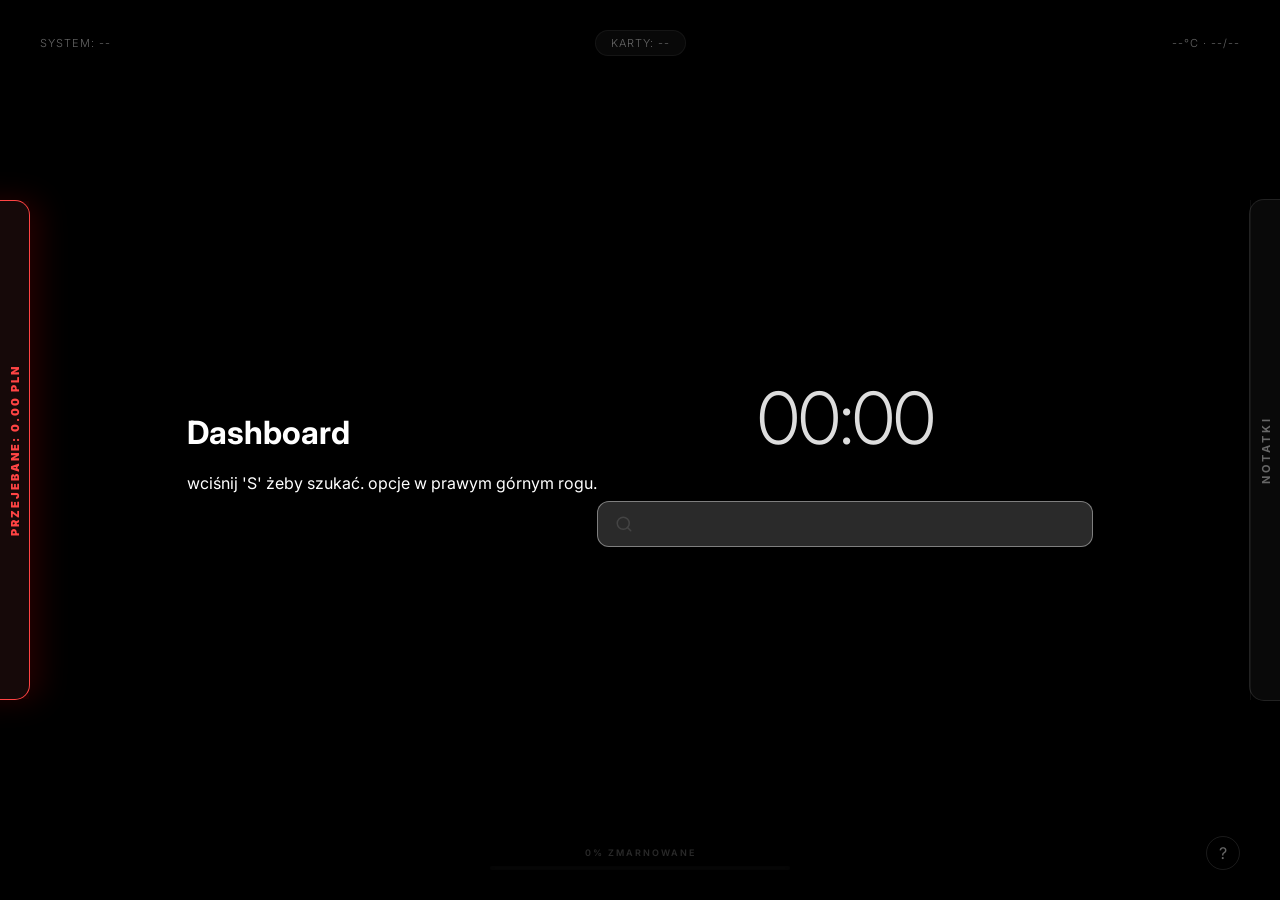
==== index.html @ 635c5c62 "Wrzucam wtyczke do Steam" ====
<!DOCTYPE html>
<html lang="pl">
<head>
    <meta charset="UTF-8">
    <link rel="stylesheet" href="style.css">
    <title>Dashboard</title>
</head>
<body>
    <video id="bg-video" autoplay loop muted playsinline></video>
    <div id="bg-image"></div>
    <div id="bg-overlay"></div>
    <canvas id="particles"></canvas>

    <div id="blocked-alert" style="display:none;">WYPIERDALAJ DO ROBOTY.</div>

    <div id="onboarding">
        <h1 class="void-logo">Dashboard</h1>
        <p class="void-hint">wciśnij 'S' żeby szukać. opcje w prawym górnym rogu.</p>
    </div>

    <div class="top-bar" id="top-bar-container">
        <div class="top-left">
            <span id="sys-stats">SYSTEM: --</span>
        </div>
        <div class="top-center">
            <div id="tab-control" title="Kliknij, żeby zarządzać syfem">
                <span id="tab-count">KARTY: --</span>
            </div>
        </div>
        <div class="top-right">
            <span id="weather">--°C</span> &nbsp;&middot;&nbsp; <span id="date">--/--</span>
        </div>
    </div>

    <div id="poverty-panel" class="rage-target">
        <div id="pov-handle"><span id="pov-handle-text">PRZEJEBANE: 0.00 PLN</span></div>
        <div class="pov-content">
            <h3>LICZNIK BIEDY</h3>
            <div class="pov-rate">Stawka: <span id="pov-rate-val">--</span> PLN/h</div>
            
            <div class="pov-box">
                <span class="pov-label">PRZEJEBANE DZISIAJ:</span>
                <span class="pov-value" id="pov-today">0.0000 PLN</span>
            </div>
            
            <div class="pov-box" style="border-color: rgba(255, 68, 68, 0.3);">
                <span class="pov-label">PRZEJEBANE ŁĄCZNIE:</span>
                <span class="pov-value total" id="pov-total">0.00 PLN</span>
            </div>

            <div id="pov-items">
                <div class="pov-label" style="margin-bottom: 8px; color: #888;">MOGŁEŚ ZA TO MIEĆ:</div>
                <ul id="pov-list">
                    </ul>
            </div>
        </div>
    </div>

    <div class="center-content">
        <div id="greeting"></div>
        <h1 id="clock" class="rage-target">00:00</h1>
        <div id="motivational-quote" class="rage-target"></div>
        
        <div class="search-container rage-target">
            <svg class="search-icon" viewBox="0 0 24 24" fill="none" xmlns="http://www.w3.org/2000/svg">
                <path d="M11 19C15.4183 19 19 15.4183 19 11C19 6.58172 15.4183 3 11 3C6.58172 3 3 6.58172 3 11C3 15.4183 6.58172 19 11 19Z" stroke="#444" stroke-width="2" stroke-linecap="round" stroke-linejoin="round"/>
                <path d="M21 21L16.65 16.65" stroke="#444" stroke-width="2" stroke-linecap="round" stroke-linejoin="round"/>
            </svg>
            <input type="text" id="search" placeholder="szukaj..." autocomplete="off" autofocus>
            <div id="dropdown-box"></div>
        </div>
    </div>

    <div id="help-btn">?</div>
    <div id="help-modal" class="modal-overlay">
        <div class="modal-content">
            <h2>Skróty Void</h2>
            <ul style="display: grid; grid-template-columns: 1fr 1fr; gap: 15px; margin:0; padding:0; list-style:none;">
                <li><kbd>!yt</kbd> <span style="color:#888; font-size:13px;">YouTube</span></li>
                <li><kbd>!r</kbd> <span style="color:#888; font-size:13px;">Reddit</span></li>
                <li><kbd>!g</kbd> <span style="color:#888; font-size:13px;">Gemini</span></li>
                <li><kbd>!gpt</kbd> <span style="color:#888; font-size:13px;">ChatGPT</span></li>
                <li><kbd>!w</kbd> <span style="color:#888; font-size:13px;">Wikipedia</span></li>
                <li><kbd>!ale</kbd> <span style="color:#888; font-size:13px;">Allegro</span></li>
                <li><kbd>!ali</kbd> <span style="color:#888; font-size:13px;">AliExpress</span></li>
                <li><kbd>!ama</kbd> <span style="color:#888; font-size:13px;">Amazon</span></li>
                <li><kbd>ESC</kbd> <span style="color:#888; font-size:13px;">Zamknij</span></li>
            </ul>
        </div>
    </div>

    <div id="tab-manager-modal" class="modal-overlay">
        <div class="modal-content tm-content">
            <h2>OTWARTY SYF <span id="close-tm">✕</span></h2>
            <div id="tab-tree-container">Ladowanie...</div>
            <button id="nuke-btn-real">ZNUUKUJ WSZYSTKO (NUKE)</button>
        </div>
    </div>

    <div id="scratchpad-container" class="rage-target">
        <div id="scratch-handle">NOTATKI</div>
        <textarea id="scratchpad" placeholder="Wpisz tu jakieś gówno..."></textarea>
    </div>
    
    <div id="doom-container" class="rage-target">
        <span id="doom-text">0% ZMARNOWANE</span>
        <div id="doom-bar">
            <div id="doom-fill"></div>
        </div>
    </div>

    <script src="script.js"></script>
</body>
</html>
---- style.css ----
@import url('https://fonts.googleapis.com/css2?family=Inter:wght@300;400;500;700;900&display=swap');

body {
    margin: 0; background-color: #000; color: #fff;
    font-family: 'Inter', sans-serif; height: 100vh;
    display: flex; justify-content: center; align-items: center; overflow: hidden; position: relative;
}

#bg-video, #bg-image { position: absolute; top: 0; left: 0; width: 100%; height: 100%; object-fit: cover; z-index: -4; display: none; }
#bg-image { background-size: cover; background-position: center; }
#bg-overlay { position: absolute; top: 0; left: 0; width: 100%; height: 100%; background-color: rgba(0,0,0,0); z-index: -3; pointer-events: none; transition: backdrop-filter 0.3s, background-color 0.3s; }
#particles { position: absolute; top: 0; left: 0; width: 100%; height: 100%; z-index: -2; pointer-events: none; display: none; }

@keyframes glitch-anim { 0% { transform: translate(0); } 20% { transform: translate(-4px, 4px); filter: drop-shadow(3px 0 0 red) drop-shadow(-3px 0 0 blue); } 100% { transform: translate(0); } }
body.glitch { animation: glitch-anim 0.2s cubic-bezier(.25, .46, .45, .94) both; }
.shattered { transform: scale(0) rotate(45deg); opacity: 0; filter: blur(20px); pointer-events: none; transition: all 0.5s cubic-bezier(0.6, -0.28, 0.735, 0.045); }

.top-bar { position: absolute; top: 30px; width: 100%; padding: 0 40px; box-sizing: border-box; display: flex; align-items: center; font-size: 11px; font-weight: 300; color: #666; letter-spacing: 1px; z-index: 10; }
.top-bar span { transition: color 0.3s; }
.top-left { flex: 1; display: flex; justify-content: flex-start; }
.top-center { flex: 1; display: flex; justify-content: center; }
.top-right { flex: 1; display: flex; justify-content: flex-end; }
#tab-control { cursor: pointer; background: rgba(255,255,255,0.03); padding: 5px 15px; border-radius: 20px; border: 1px solid rgba(255,255,255,0.05); transition: 0.2s; }
#tab-control:hover { background: rgba(255,255,255,0.1); border-color: rgba(255,255,255,0.2); color: #fff; }

#blocked-alert { position: fixed; top: 0; left: 0; width: 100vw; height: 100vh; background: #7a0000; color: #fff; z-index: 10000; display: flex; justify-content: center; align-items: center; font-size: 60px; font-weight: 900; letter-spacing: -2px; }

.center-content { display: flex; flex-direction: column; align-items: center; gap: 20px; z-index: 5; }
#clock { font-size: 72px; font-weight: 300; margin: 0; letter-spacing: -2px; color: #ddd; transition: color 0.3s; }
#motivational-quote { font-size: 10px; color: #444; text-transform: uppercase; letter-spacing: 2px; text-align: center; transition: color 0.3s; }

.search-container { position: relative; display: flex; align-items: center; z-index: 50; }
.search-icon { position: absolute; left: 18px; width: 18px; height: 18px; pointer-events: none; transition: all 0.3s ease; stroke: #888; z-index: 10; }
#search { position: relative; z-index: 5; width: 280px; padding: 14px 24px 14px 50px; font-size: 14px; color: #fff; background: rgba(50, 50, 50, 0.4); border: 1px solid rgba(255, 255, 255, 0.2); border-radius: 12px; backdrop-filter: blur(15px); outline: none; transition: all 0.4s; }
#search:focus { width: 420px; background: rgba(70, 70, 70, 0.6); border-color: rgba(255, 255, 255, 0.4); }
#search::placeholder { color: #888; transition: opacity 0.3s; }
.search-container:hover .search-icon, #search:focus + .search-icon { stroke: #ccc; }
#search:focus::placeholder { opacity: 0; }

#dropdown-box { position: absolute; width: 94%; top: calc(100% + 8px); left: 3%; background: rgba(0, 0, 0, 0.85); backdrop-filter: blur(20px); border: 1px solid rgba(255, 255, 255, 0.1); border-radius: 8px; display: none; overflow: hidden; padding: 4px 0; box-shadow: 0 10px 30px rgba(0,0,0,0.8); z-index: 100;}
.dd-item { display: flex; justify-content: space-between; align-items: center; padding: 10px 14px; color: rgba(255, 255, 255, 0.7); cursor: pointer; font-size: 13px; transition: 0.2s;}
.dd-item:hover { background: rgba(255, 255, 255, 0.1); color: #fff; }
.del-hist { color: #ff4444; font-weight: bold; cursor: pointer; padding: 0 5px; opacity: 0.5; }
.del-hist:hover { opacity: 1; transform: scale(1.2); }

#help-btn { position: absolute; bottom: 30px; right: 40px; width: 32px; height: 32px; border-radius: 50%; border: 1px solid rgba(255, 255, 255, 0.1); color: #666; display: flex; justify-content: center; align-items: center; cursor: pointer; z-index: 100; }

/* LICZNIK BIEDY */
#poverty-panel {
    position: absolute; left: -320px; top: 50%; transform: translateY(-50%); width: 350px;
    background: rgba(10, 10, 10, 0.95); border: 1px solid #ff4444; border-left: none;
    border-radius: 0 15px 15px 0; box-sizing: border-box; color: #ccc;
    backdrop-filter: blur(20px); transition: left 0.3s cubic-bezier(0.25, 0.8, 0.25, 1); z-index: 1000;
    box-shadow: 10px 0 30px rgba(255, 0, 0, 0.15); display: flex; height: 500px;
}
#poverty-panel:hover { left: 0; } /* Reakcja tylko na kafelek */

#pov-handle { position: absolute; right: 0; top: 0; width: 30px; height: 100%; display: flex; align-items: center; justify-content: center; background: rgba(255,0,0,0.05); border-left: 1px solid rgba(255,68,68,0.2); transition: opacity 0.3s; }
#pov-handle-text { transform: rotate(-90deg); white-space: nowrap; color: #ff4444; font-weight: 900; font-size: 11px; letter-spacing: 2px; }
#poverty-panel:hover #pov-handle { opacity: 0; pointer-events: none; }
.pov-content { padding: 25px 40px 25px 25px; width: 100%; overflow-y: auto; opacity: 0; transition: opacity 0.3s; }
#poverty-panel:hover .pov-content { opacity: 1; }

.pov-content h3 { margin: 0 0 15px 0; font-size: 16px; font-weight: 900; letter-spacing: 2px; color: #ff4444; text-transform: uppercase; border-bottom: 1px solid rgba(255, 68, 68, 0.3); padding-bottom: 10px; text-shadow: 0 0 10px rgba(255,0,0,0.5); }
.pov-rate { font-size: 11px; color: #888; margin-bottom: 20px; text-transform: uppercase; letter-spacing: 1px; }
.pov-rate span { color: #fff; font-weight: bold; }
.pov-box { background: rgba(0,0,0,0.6); border: 1px solid rgba(255,255,255,0.1); border-radius: 8px; padding: 15px; margin-bottom: 15px; display: flex; flex-direction: column; align-items: center; }
.pov-label { font-size: 10px; color: #888; text-transform: uppercase; letter-spacing: 1px; margin-bottom: 5px; }
.pov-value { font-family: monospace; font-size: 28px; font-weight: bold; color: #ff4444; text-shadow: 0 0 5px rgba(255,68,68,0.5); }
.pov-value.total { font-size: 20px; color: #cc0000; }

#pov-items { margin-top: 20px; background: rgba(255,255,255,0.02); padding: 10px; border-radius: 8px; border: 1px dashed rgba(255,255,255,0.1); }
#pov-list { list-style: none; padding: 0; margin: 0; font-size: 11px; color: #aaa; }
#pov-list li { margin-bottom: 6px; display: flex; justify-content: space-between; border-bottom: 1px solid rgba(255,255,255,0.03); padding-bottom: 4px; }
#pov-list li span { font-weight: bold; color: #ddd; }

/* BRUDNOPIS */
#scratchpad-container {
    position: absolute; right: -280px; top: 50%; transform: translateY(-50%); width: 310px; height: 500px;
    background: rgba(10, 10, 10, 0.9); border: 1px solid rgba(255, 255, 255, 0.1); border-right: none;
    border-radius: 15px 0 0 15px; backdrop-filter: blur(20px); transition: right 0.3s cubic-bezier(0.25, 0.8, 0.25, 1); z-index: 1000; display: flex;
}
#scratchpad-container:hover, #scratchpad-container:focus-within { right: 0; } /* Reakcja tylko na kafelek */

#scratch-handle { position: absolute; left: 0; top: 0; width: 30px; height: 100%; display: flex; align-items: center; justify-content: center; font-weight: bold; font-size: 11px; color: #666; letter-spacing: 3px; transform: rotate(180deg); writing-mode: vertical-rl; transition: opacity 0.3s; border-right: 1px solid rgba(255,255,255,0.05); }
#scratchpad-container:hover #scratch-handle { opacity: 0; pointer-events: none; }
#scratchpad { width: 100%; height: 100%; background: transparent; border: none; padding: 25px 25px 25px 40px; color: #ccc; resize: none; outline: none; box-sizing: border-box; opacity: 0; transition: opacity 0.3s; }
#scratchpad-container:hover #scratchpad, #scratchpad-container:focus-within #scratchpad { opacity: 1; }

/* DOOM BAR */
#doom-container { position: absolute; bottom: 30px; left: 50%; transform: translateX(-50%); display: flex; flex-direction: column; align-items: center; gap: 8px; z-index: 100; opacity: 0.3; transition: opacity 0.3s; }
#doom-container:hover { opacity: 1; }
#doom-text { font-size: 9px; font-weight: 600; color: #888; letter-spacing: 2px; }
#doom-bar { width: 300px; height: 4px; background: rgba(255, 255, 255, 0.1); border-radius: 4px; overflow: hidden; position: relative; box-shadow: inset 0 0 5px rgba(0,0,0,0.5); }
#doom-fill { position: absolute; left: 0; top: 0; height: 100%; background: linear-gradient(90deg, #ff4444, #cc0000); width: 0%; transition: width 1s linear; border-radius: 4px; }

/* Modale */
.modal-overlay { position: fixed; top: 0; left: 0; width: 100vw; height: 100vh; background: rgba(0, 0, 0, 0.8); backdrop-filter: blur(5px); z-index: 10000; display: flex; justify-content: center; align-items: center; opacity: 0; visibility: hidden; transition: 0.3s; }
.modal-overlay.show { opacity: 1; visibility: visible; }
.modal-content { background: #0a0a0a; border: 1px solid rgba(255, 255, 255, 0.1); padding: 30px 40px; border-radius: 12px; min-width: 400px; transform: translateY(20px); transition: transform 0.3s; }
.modal-overlay.show .modal-content { transform: translateY(0); }
.modal-content h2 { margin: 0 0 20px 0; font-size: 14px; font-weight: 400; color: #ddd; letter-spacing: 2px; text-transform: uppercase; text-align: center; }
.tm-content { width: 500px; max-height: 80vh; display: flex; flex-direction: column; padding: 20px; }
#close-tm { float: right; cursor: pointer; color: #ff4444; font-weight: bold; }
#tab-tree-container { overflow-y: auto; flex: 1; padding-right: 5px; }
#tab-tree-container::-webkit-scrollbar { width: 4px; }
#tab-tree-container::-webkit-scrollbar-thumb { background: rgba(255,255,255,0.2); border-radius: 4px; }
.window-group { background: rgba(255,255,255,0.02); margin-bottom: 10px; border-radius: 8px; border: 1px solid rgba(255,255,255,0.05); overflow: hidden; }
.window-header { background: rgba(0,0,0,0.5); padding: 8px 12px; display: flex; justify-content: space-between; font-size: 11px; font-weight: bold; color: #888; letter-spacing: 1px; }
.tab-item { display: flex; justify-content: space-between; padding: 6px 12px; font-size: 12px; border-bottom: 1px solid rgba(255,255,255,0.02); align-items: center; }
.tab-item:hover { background: rgba(255,255,255,0.05); }
.tab-title { white-space: nowrap; overflow: hidden; text-overflow: ellipsis; max-width: 380px; color: #ddd; }
.close-btn { color: #ff4444; cursor: pointer; font-weight: bold; background: none; border: none; padding: 0 5px; opacity: 0.6; transition: 0.2s; }
.close-btn:hover { opacity: 1; transform: scale(1.2); }
#nuke-btn-real { background: #ff0000; color: #fff; border: none; padding: 12px; border-radius: 8px; font-weight: bold; cursor: pointer; letter-spacing: 2px; margin-top: 15px; transition: 0.2s; }
#nuke-btn-real:hover { background: #cc0000; box-shadow: 0 0 15px rgba(255,0,0,0.5); }
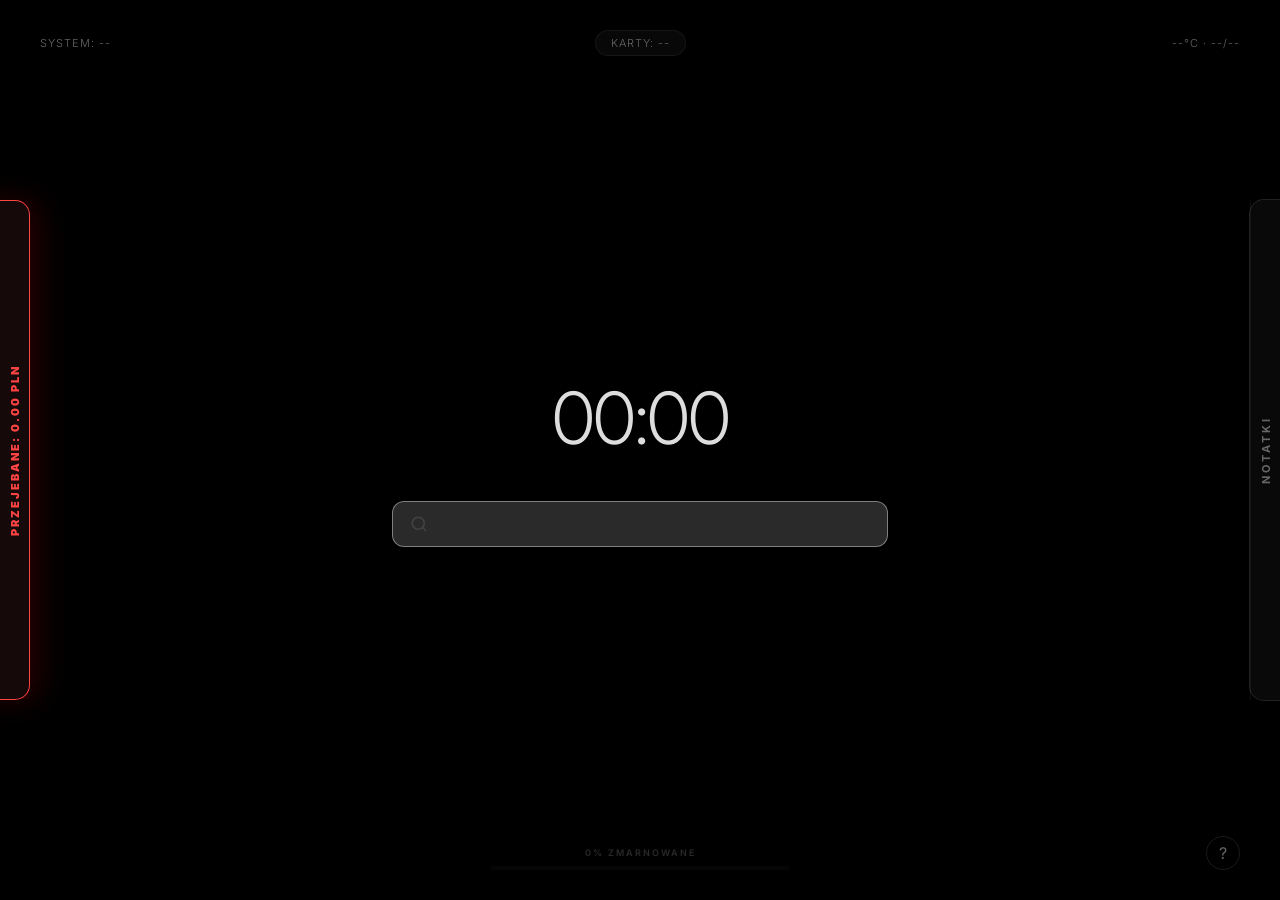
==== commit c22a9308: "Wymuszenie przebudowania strony" ====
--- a/index.html
+++ b/index.html
@@ -13,10 +13,6 @@
 
     <div id="blocked-alert" style="display:none;">WYPIERDALAJ DO ROBOTY.</div>
 
-    <div id="onboarding">
-        <h1 class="void-logo">Dashboard</h1>
-        <p class="void-hint">wciśnij 'S' żeby szukać. opcje w prawym górnym rogu.</p>
-    </div>
 
     <div class="top-bar" id="top-bar-container">
         <div class="top-left">
